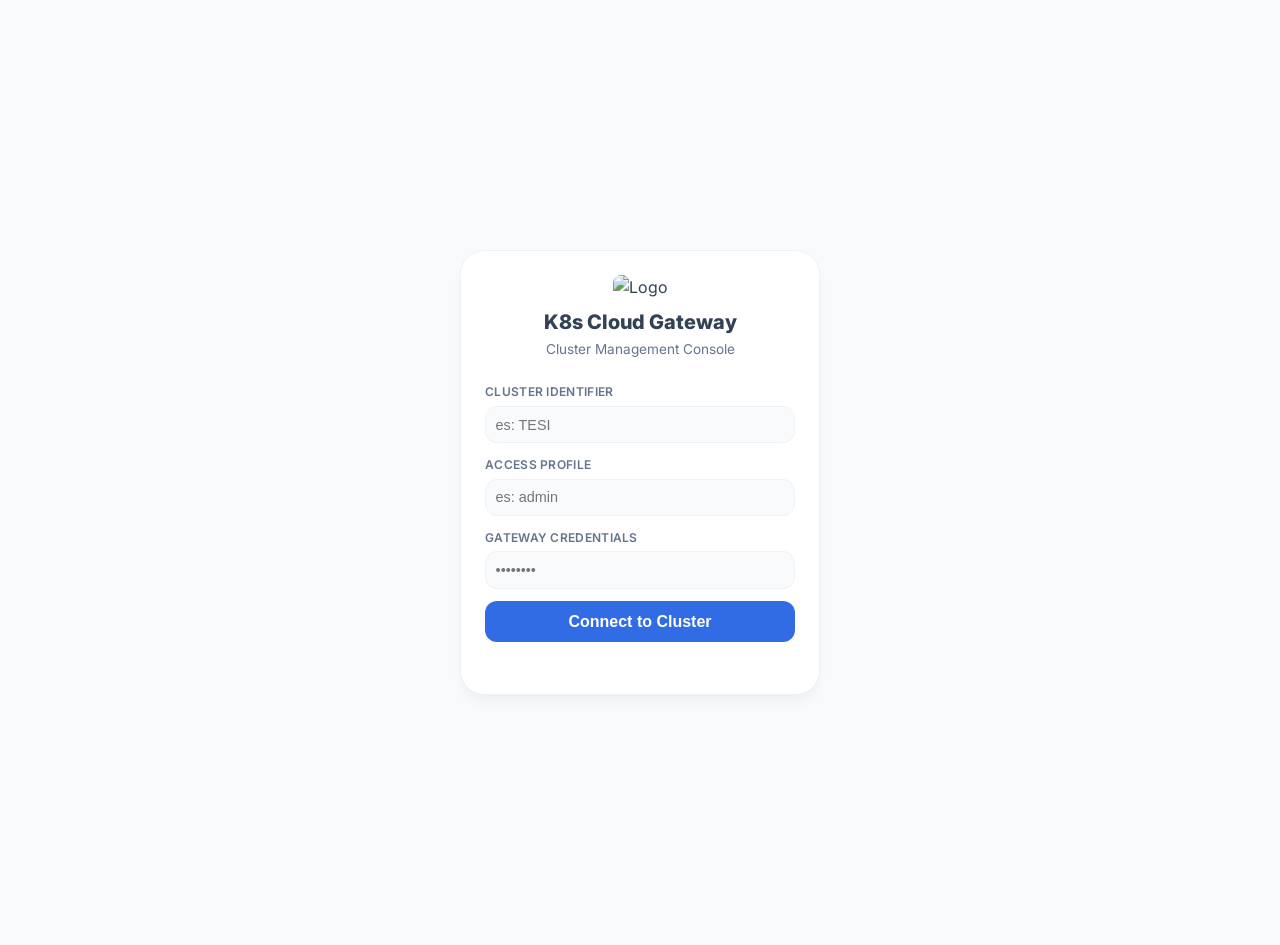
==== frontend/index.html @ 785b0698 "Refactor v1: Frotend in modules" ====
<!DOCTYPE html>
<html lang="it">
<head>
    <meta charset="UTF-8">
    <meta name="viewport" content="width=device-width, initial-scale=1.0">
    <title>K8s Gateway - Accesso</title>
    <link rel="icon" type="image/x-icon" href="favicon.ico">
    <link href="https://fonts.googleapis.com/css2?family=Inter:wght@400;500;600;700&display=swap" rel="stylesheet">
    <link rel="stylesheet" href="assets/css/style.css">
    <style>
        /* Override specifici per compattare la login senza toccare il CSS globale */
        .login-card {
            padding: 1.5rem !important; /* Ridotto da 2rem o superiore */
            max-width: 360px !important;
            margin: auto;
        }
        .auth-header {
            margin-bottom: 1.5rem !important;
            text-align: center;
        }
        .auth-header svg {
            margin-bottom: 0.2rem !important;
            width: 32px; height: 32px; /* Leggermente più piccolo */
        }
        .auth-header h1 {
            font-size: 1.25rem !important;
            margin-bottom: 0.1rem !important;
        }
        .auth-header p {
            font-size: 0.85rem !important;
            margin: 0;
        }
        .form-group {
            margin-bottom: 0.8rem !important;
        }
        .form-group label {
            font-size: 0.75rem !important;
            margin-bottom: 0.3rem !important;
            display: block;
        }
        input {
            padding: 0.6rem !important;
            font-size: 0.9rem !important;
        }
        .auth-logo {
            width: 64px;           /* Leggermente più grande per visibilità, o 32px come l'originale */
            height: 64px;
            object-fit: contain;   /* Mantiene le proporzioni senza tagliare l'immagine */
            margin-bottom: 0.5rem;
            border-radius: 8px;    /* Opzionale: arrotonda gli angoli se il logo è molto squadrato */
        }
        #errorMessage {
            color: #e11d48;
            font-size: 0.8rem;
            text-align: center;
            border-radius: 6px;
            margin-top: 0.5rem; /* Margine ridotto */
            transition: all 0.2s ease; /* Transizione fluida */
        }
    </style>
</head>
<body class="auth-page" style="display: flex; align-items: center; justify-content: center; height: 100vh; margin: 0;">
    <div class="login-card">
        <div class="auth-header">
            <img src="logo_dashboard.jfif" alt="Logo" class="auth-logo">
            <h1>K8s Cloud Gateway</h1>
            <p>Cluster Management Console</p>
        </div>
        
        <form id="loginForm">
            <div class="form-group">
                <label>Cluster Identifier</label>
                <input type="text" id="clusterId" placeholder="es: TESI" required autocomplete="off">
            </div>
            <div class="form-group">
                <label>Access Profile</label>
                <input type="text" id="profile" placeholder="es: admin" required autocomplete="off">
            </div>
            <div class="form-group">
                <label>Gateway Credentials</label>
                <input type="password" id="password" placeholder="••••••••" required>
            </div>
            <button type="submit" class="btn-primary" style="width: 100%; margin-top: 0.5rem; padding: 0.7rem;">
                Connect to Cluster
            </button>
        </form>
        <div id="errorMessage"></div>
    </div>

    <script>
        document.getElementById('loginForm').addEventListener('submit', async (e) => {
            e.preventDefault();
            const msgDiv = document.getElementById('errorMessage');
            const btn = e.target.querySelector('button');
            
            msgDiv.innerText = "";
            msgDiv.style.padding = "0";
            btn.innerText = "Connecting...";
            btn.disabled = true;

            const payload = {
                cluster_id: document.getElementById('clusterId').value,
                profile: document.getElementById('profile').value,
                password: document.getElementById('password').value
            };

            try {
                const response = await fetch('http://localhost:8000/auth/login', {
                    method: 'POST',
                    headers: { 'Content-Type': 'application/json' },
                    body: JSON.stringify(payload)
                });

                const data = await response.json();

                if (response.ok) {
                    localStorage.setItem('k8s_jwt', data.access_token);
                    localStorage.setItem('current_cluster', payload.cluster_id);
                    localStorage.setItem('current_profile', payload.profile);
                    window.location.href = 'dashboard.html';
                } else {
                    msgDiv.innerText = data.detail || "Authentication Failed";
                    msgDiv.style.padding = "8px";
                    btn.innerText = "Connect to Cluster";
                    btn.disabled = false;
                }
            } catch (err) {
                msgDiv.innerText = "Error: Backend Unreachable";
                msgDiv.style.padding = "8px";
                btn.innerText = "Connect to Cluster";
                btn.disabled = false;
            }
        });
    </script>
</body>
</html>
---- frontend/assets/css/style.css ----
:root {
    /* Palette Soft Panna & K8s Blue - Affinata */
    --bg-light: #f9fbfe;
    --side-nav: #ffffff;        
    --accent: #326ce5;          
    --accent-soft: #f0f4ff;     
    --text-main: #334155;       
    --text-muted: #64748b;      
    --card-bg: #ffffff;         
    --success: #10b981;         
    --danger: #ef4444;          
    --warning: #f59e0b;         
    --border: #eef2f6;
    --shadow: 0 10px 15px -3px rgba(0, 0, 0, 0.04), 0 4px 6px -2px rgba(0, 0, 0, 0.02);
}

/* 🔴 FIX STRUTTURA BASE */
html, body {
    height: 100%;
}

body { 
    font-family: 'Inter', -apple-system, sans-serif; 
    background: var(--bg-light); 
    margin: 0; 
    color: var(--text-main);
    overflow: hidden;
    line-height: 1.5;
    -webkit-font-smoothing: antialiased;
}

/* Scrollbar Custom Minimal */
::-webkit-scrollbar { width: 5px; }
::-webkit-scrollbar-track { background: transparent; }
::-webkit-scrollbar-thumb { background: #e2e8f0; border-radius: 10px; }

/* AUTH PAGE */
.auth-page { 
    display: flex; justify-content: center; align-items: center; height: 100vh;
    background: #f8fafc;
}
.login-card { 
    background: var(--card-bg); padding: 3.5rem; border-radius: 24px; 
    box-shadow: var(--shadow); width: 400px; border: 1px solid var(--border);
}

/* DASHBOARD LAYOUT */
.navbar { 
    background: linear-gradient(90deg, #ffffff 0%, #f1f5f9 100%);
    color: var(--text-main); 
    padding: 0 2rem; 
    display: flex; 
    justify-content: space-between; 
    align-items: center;
    border-bottom: 1px solid #e2e8f0; 
    height: 70px; 
    box-shadow: 0 4px 6px -1px rgba(0, 0, 0, 0.05);
    position: relative;
    z-index: 10;
}

.nav-brand { 
    font-weight: 800; 
    /* Effetto gradiente sul testo */
    background: linear-gradient(45deg, #1e293b, #326ce5);
    -webkit-background-clip: text; /* L'errore giallo è normale, ignoralo */
    background-clip: text;         /* Versione standard per il futuro */
    -webkit-text-fill-color: transparent;
    color: transparent;            /* Fallback per browser che non supportano il clip */
    
    font-size: 19px; 
    text-transform: uppercase; 
    letter-spacing: 0.08em;
    display: flex;
    align-items: center;
    gap: 10px;
}
/* 🔴 FIX MAIN CONTAINER */
.main-container { 
    display: flex; 
    height: calc(100vh - 70px); 
    overflow: hidden;
}


.sidebar ul { list-style: none; padding: 0; margin: 0; margin-top: 6px; }

/* SIDEBAR AGGIORNATA */
.sidebar { 
    width: 260px; 
    background: #1e293b; 
    border-right: 1px solid var(--border); 
    /* Cambiato padding da 2rem a 0 per eliminare lo spazio in alto */
    padding: 0 1rem 2rem 1rem; 
    display: flex; 
    flex-direction: column; 
    box-sizing: border-box;
    height: 100%;
    overflow-y: auto;
    flex-shrink: 0;
}

.sidebar-section {
    color: #ffffff;             /* Bianco puro */
    font-size: 0.75rem;         /* Leggermente più grande per visibilità */
    font-weight: 800;           /* Extra bold per un look tecnico */
    text-transform: uppercase;
    letter-spacing: 0.15em;     /* Spaziatura ampia per un look moderno */
    padding: 30px 16px 12px 20px; /* Più respiro tra i blocchi */
    display: flex;
    align-items: center;
    gap: 10px;
    opacity: 0.9;               /* Leggera trasparenza per non sparare troppo */
    position: relative;
}

/* Effetto estetico: linea verticale d'accento a sinistra del testo */
.sidebar-section::before {
    content: '';
    position: absolute;
    left: 0;
    width: 3px;
    height: 12px;               /* Linea corta e centrata rispetto al testo */
    background: var(--accent);  /* Usa il blu Kubernetes come accento */
    border-radius: 0 4px 4px 0;
}



/* SIDEBAR LIST ITEMS (per le scritte bianche) */
.sidebar li { 
    padding: 12px 16px; 
    cursor: pointer; 
    color: #cbd5e1; /* Un bianco/grigio chiaro molto leggibile su scuro */
    margin-bottom: 6px;
    transition: all 0.3s cubic-bezier(0.4, 0, 0.2, 1); 
    border-radius: 12px; 
    display: flex; 
    align-items: center; 
    gap: 12px; 
    font-weight: 500; 
    font-size: 0.9rem;
}

/* Testo bianco puro quando passi sopra o è attivo */
.sidebar li:hover { 
    background: rgba(255,255,255,0.1); 
    color: #ffffff; 
}

.sidebar li.active { 
    background: var(--accent); /* Usiamo il blu accent per l'elemento attivo */
    color: #ffffff; 
    font-weight: 600; 
}

/* 🔴 FIX CONTENT */
.content { 
    flex-grow: 1; 
    padding: 3rem; 
    overflow-y: auto; /* 🔥 scroll indipendente */
    background: var(--bg-light);
    height: 100%;
    box-sizing: border-box;
}

/* CONTROLS */
.controls { 
    display: flex; gap: 12px; margin-bottom: 2.5rem; background: var(--card-bg); 
    padding: 1rem 1.5rem; border-radius: 16px; border: 1px solid var(--border); align-items: center;
    box-shadow: var(--shadow);
}
.controls input { 
    background: #f8fafc; border: 1px solid var(--border); padding: 12px 16px; 
    border-radius: 10px; color: var(--text-main); flex-grow: 1; box-sizing: border-box;
    font-size: 0.9rem; transition: 0.3s;
}
.controls input:focus { border-color: var(--accent); outline: none; background: #fff; }

/* BUTTONS */
.btn-small, .btn-action, .btn-primary { 
    border-radius: 10px; font-weight: 600; cursor: pointer; transition: 0.3s;
    border: 1px solid transparent; display: inline-flex; align-items: center; justify-content: center; gap: 8px;
}

.btn-small { background: #fff; border: 1px solid var(--border); color: var(--text-muted); padding: 8px 12px; }
.btn-small:hover { border-color: var(--accent); color: var(--accent); background: var(--accent-soft); }

.btn-action, .btn-primary { background: var(--accent); color: #fff; padding: 12px 24px; font-size: 0.9rem; }
.btn-action:hover { background: #2557c0; box-shadow: 0 4px 15px rgba(50, 108, 229, 0.2); }

/* TABLE BUTTONS */
button[onclick*="scaleDeploy"] { background: #eff6ff; color: #3b82f6; border-color: #dbeafe; }
button[onclick*="scaleDeploy"]:hover { background: #3b82f6; color: #fff; }

button[onclick*="restartDeploy"] { background: #fffbeb; color: #d97706; border-color: #fef3c7; }
button[onclick*="restartDeploy"]:hover { background: #f59e0b; color: #fff; }

button[onclick*="deleteDeploy"] { background: #fef2f2; color: #dc2626; border-color: #fee2e2; }
button[onclick*="deleteDeploy"]:hover { background: #ef4444; color: #fff; }

.btn-logout { background: #fff; color: var(--text-muted); border: 1px solid var(--border); padding: 8px 16px; font-size: 0.8rem; border-radius: 10px; }
.btn-logout:hover { background: #fef2f2; color: var(--danger); border-color: #fecaca; }

/* TABLES */
.data-table { 
    width: 100%; border-collapse: separate; border-spacing: 0; background: var(--card-bg); 
    border-radius: 20px; border: 1px solid var(--border); box-shadow: var(--shadow);
    overflow: hidden;
}
.data-table th { 
    background: #fbfcfe; text-align: left; padding: 16px 20px; 
    color: var(--text-muted); font-size: 0.75rem; font-weight: 700; text-transform: uppercase; letter-spacing: 0.05em;
    border-bottom: 1px solid var(--border);
}
.data-table td { padding: 16px 20px; border-bottom: 1px solid var(--border); font-size: 0.9rem; vertical-align: middle; }
.data-table tr:hover { background: #f8fafc; }

/* BADGES */
.badge { 
    padding: 6px 12px; border-radius: 30px; font-size: 0.7rem; font-weight: 700; 
    text-transform: uppercase; letter-spacing: 0.05em; border: 1px solid transparent;
}
.status-running { background: #ecfdf5; color: #059669; border-color: #d1fae5; }
.status-pending { background: #fffbeb; color: #d97706; border-color: #fef3c7; }

/* DEPLOY */
.deploy-container { 
    max-width: 900px; margin: 0 auto; background: var(--card-bg); 
    padding: 3rem; border-radius: 24px; border: 1px solid var(--border);
    box-shadow: var(--shadow); box-sizing: border-box;
}

#yamlEditor { 
    width: 100%; height: 380px; 
    background: #fcfdfe; color: #334155; 
    font-family: 'JetBrains Mono', 'Menlo', monospace; 
    padding: 1.5rem; border-radius: 12px; border: 1px solid var(--border); 
    margin-bottom: 2rem; resize: vertical; box-sizing: border-box;
    font-size: 0.85rem; line-height: 1.7; transition: 0.3s;
}
#yamlEditor:focus { border-color: var(--accent); outline: none; background: #fff; box-shadow: 0 0 0 4px rgba(50, 108, 229, 0.05); }

/* AUTH PAGE (seconda definizione mantenuta) */
.auth-page { 
    display: flex; 
    flex-direction: column;
    justify-content: center;
    align-items: center;
    min-height: 105vh;
    width: 100vw;
    background: #f8fafc;
}

.login-card { 
    background: var(--card-bg); 
    padding: 3.5rem; 
    border-radius: 24px; 
    box-shadow: var(--shadow); 
    width: 100%;
    max-width: 450px; 
    border: 1px solid var(--border);
    box-sizing: border-box;
}

.auth-header {
    text-align: center;
    margin-bottom: 2.5rem;
}

.auth-header h1 {
    font-size: 1.75rem;
    font-weight: 800;
    margin: 0;
    color: var(--text-main);
}

.auth-header p {
    color: var(--text-muted);
    font-size: 0.95rem;
    margin: 0.5rem 0 0 0;
}

/* FORM */
.form-group {
    margin-bottom: 1.5rem;
    text-align: left;
}

.form-group label {
    display: block;
    font-size: 0.85rem;
    font-weight: 600;
    color: var(--text-muted);
    margin-bottom: 0.5rem;
    text-transform: uppercase;
    letter-spacing: 0.025em;
}

.form-group input {
    width: 100%;
    background: #f8fafc;
    border: 1px solid var(--border);
    padding: 14px 16px;
    border-radius: 12px;
    color: var(--text-main);
    box-sizing: border-box;
    font-size: 1rem;
    transition: all 0.3s;
}

.form-group input:focus {
    border-color: var(--accent);
    outline: none;
    background: #fff;
    box-shadow: 0 0 0 4px rgba(50, 108, 229, 0.08);
}

/* BUTTON */
.btn-primary { 
    background: var(--accent); 
    color: #fff; 
    padding: 14px 24px; 
    font-size: 1rem;
    font-weight: 600; 
    cursor: pointer; 
    transition: 0.3s;
    border: none;
    border-radius: 12px;
    display: flex;
    align-items: center;
    justify-content: center;
}

.btn-primary:hover { 
    background: #2557c0; 
    box-shadow: 0 4px 15px rgba(50, 108, 229, 0.2); 
    transform: translateY(-1px);
}

.btn-primary:active {
    transform: translateY(0);
}

#errorMessage {
    color: var(--danger);
    text-align: center;
    margin-top: 1.25rem;
    font-size: 0.85rem;
    font-weight: 500;
    min-height: 1.25rem;
}

/* Badge ultra-compatti */
.label-badge {
    display: inline-block;
    background: #f1f5f9;
    color: #64748b;
    font-size: 0.6rem; /* Font più piccolo */
    padding: 1px 5px;
    border-radius: 3px;
    margin: 1px 2px;
    border: 1px solid #e2e8f0;
    font-family: monospace;
    white-space: nowrap;
}

/* Contenitore per limitare l'espansione della colonna */
.labels-column {
    max-width: 180px; /* Impedisce alla colonna di allargarsi troppo */
    max-height: 60px;  /* Se ci sono troppe label, le tronca con scroll */
    overflow-y: auto;
    display: block;
    line-height: 1;
}

.log-row td {
    background: #f8fafc !important; /* Grigio chiarissimo per staccare */
    padding: 0 !important;
}
.log-container {
    background: #1e293b; 
    color: #f1f5f9; 
    padding: 15px; 
    margin: 10px;
    border-radius: 8px;
    font-size: 0.8rem;
}
.log-container pre {
    white-space: pre-wrap;
    word-break: break-all;
    max-height: 400px;
    overflow-y: auto;
    font-family: 'Courier New', monospace;
    margin: 0;
}

.management-card {
    transition: transform 0.2s ease, box-shadow 0.2s ease;
}
.management-card:hover {
    transform: translateY(-3px);
    box-shadow: 0 10px 20px rgba(0,0,0,0.08);
}

.nav-right-container { display: flex; align-items: center; gap: 15px; }
.status-group { display: flex; gap: 10px; }
.info-badge { background: #f8fafc; border: 1px solid var(--border); padding: 6px 12px; border-radius: 10px; display: flex; flex-direction: column; min-width: 90px; }
.info-badge .label { font-size: 0.55rem; font-weight: 800; color: var(--text-muted); }
.info-badge .value { font-size: 0.85rem; font-weight: 700; color: var(--accent); }
.nav-divider { width: 1px; height: 24px; background: var(--border); }
.btn-small { border-radius: 8px; padding: 6px 10px; font-size: 0.75rem; font-weight: 600; border: 1px solid var(--border); cursor: pointer; }
.scale-btn { background: #eff6ff; color: #3b82f6; }
.restart-btn { background: #fffbeb; color: #d97706; border: 1px solid #fcd34d; }
.delete-btn { background: #fef2f2; color: #dc2626; border: 1px solid #fee2e2; }
.badge { padding: 4px 10px; border-radius: 20px; font-size: 0.7rem; font-weight: 700; text-transform: uppercase; }
.status-running { background: #ecfdf5; color: #059669; }
.status-pending { background: #fef3c7; color: #b45309; }

/* --- LOADING OVERLAY CORE --- */
#loadingOverlay {
    position: fixed;
    top: 0;
    left: 0;
    width: 100%;
    height: 100%;
    background: rgba(255, 255, 255, 0.98);
    backdrop-filter: blur(4px);
    z-index: 99999;
    display: flex;
    align-items: center;
    justify-content: center;
    transition: opacity 0.4s ease, visibility 0.4s ease;
}

#loadingOverlay.hidden {
    opacity: 0;
    visibility: hidden;
}

/* --- SPINNER ANIMATION --- */
.minimal-spinner {
    width: 40px;
    height: 40px;
    border: 3px solid rgba(0, 0, 0, 0.1);
    border-top: 3px solid var(--accent, #3b82f6); /* Usa il blu se la variabile non è definita */
    border-radius: 50%;
    margin: 0 auto 20px auto;
    animation: spin 1s linear infinite;
}

@keyframes spin {
    0% { transform: rotate(0deg); }
    100% { transform: rotate(360deg); }
}

/* --- CONTAINERS --- */
.spinner-container {
    text-align: center;
    animation: fadeIn 0.6s ease-out;
}

.error-container {
    text-align: center;
    max-width: 450px;
    padding: 30px;
    background: #fff;
    border-radius: 8px;
    box-shadow: 0 15px 35px rgba(0,0,0,0.1);
    animation: shake 0.5s ease-in-out;
}

/* --- TEXT & ACTIONS --- */
#loadingText {
    margin-top: 20px;
    color: #1e293b;
    font-size: 1rem;
}

.error-actions {
    margin-top: 25px;
    display: flex;
    justify-content: center;
    gap: 12px;
}

/* --- ANIMATIONS --- */
@keyframes fadeIn {
    from { opacity: 0; transform: translateY(8px); }
    to { opacity: 1; transform: translateY(0); }
}

@keyframes shake {
    0%, 100% { transform: translateX(0); }
    25% { transform: translateX(-6px); }
    75% { transform: translateX(6px); }
}
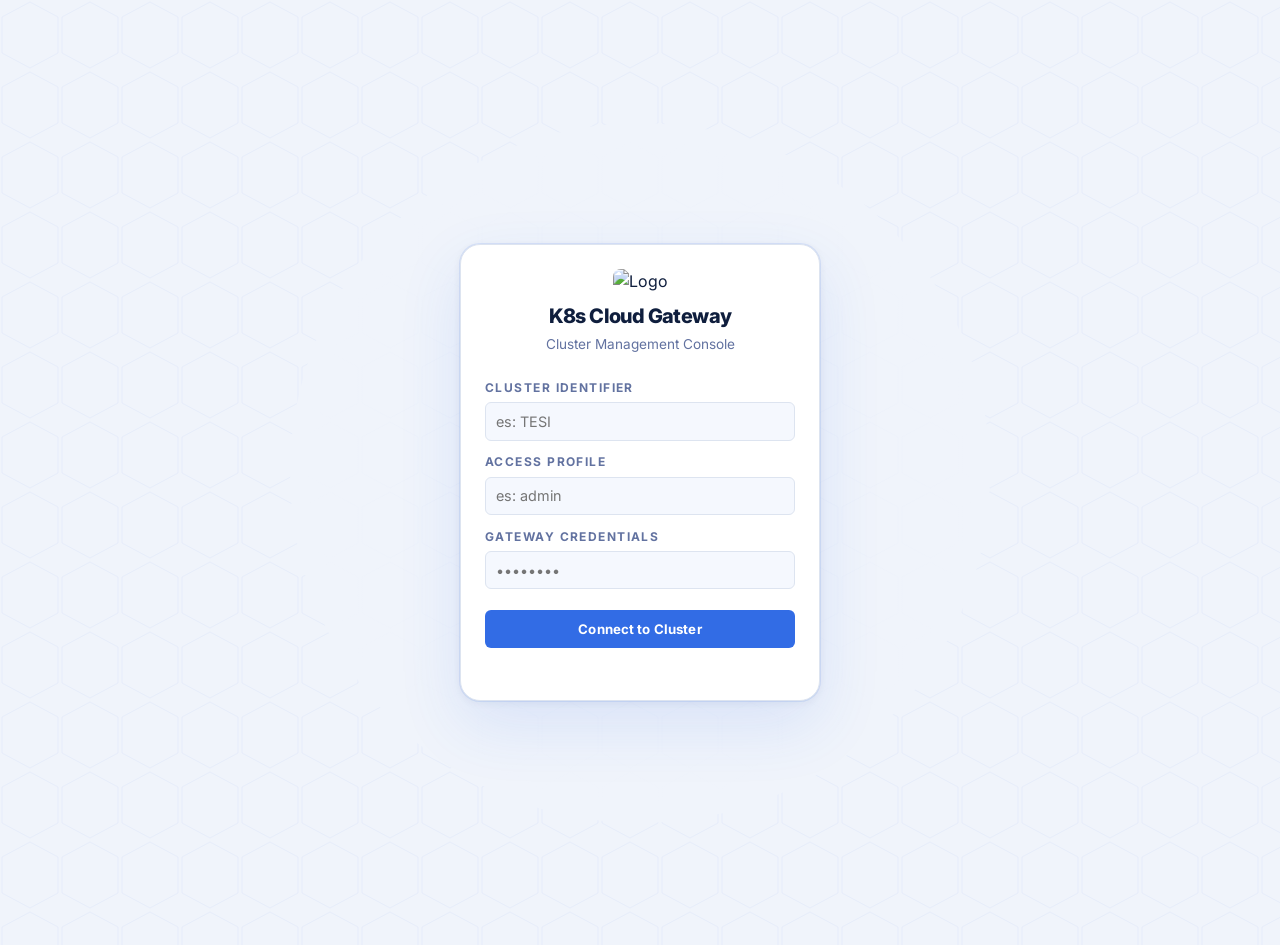
==== commit 977cbf38: "Refactor v1: fixed path for reverse-proxy" ====
--- a/frontend/index.html
+++ b/frontend/index.html
@@ -105,7 +105,7 @@
             };
 
             try {
-                const response = await fetch('http://localhost:8000/auth/login', {
+                const response = await fetch('/api/v1/auth/login', {
                     method: 'POST',
                     headers: { 'Content-Type': 'application/json' },
                     body: JSON.stringify(payload)
--- a/frontend/assets/css/style.css
+++ b/frontend/assets/css/style.css
@@ -1,436 +1,965 @@
+@import url('https://fonts.googleapis.com/css2?family=Sora:wght@300;400;500;600;700;800&family=JetBrains+Mono:wght@400;500;600&display=swap');
+
 :root {
-    /* Palette Soft Panna & K8s Blue - Affinata */
-    --bg-light: #f9fbfe;
-    --side-nav: #ffffff;        
-    --accent: #326ce5;          
-    --accent-soft: #f0f4ff;     
-    --text-main: #334155;       
-    --text-muted: #64748b;      
-    --card-bg: #ffffff;         
-    --success: #10b981;         
-    --danger: #ef4444;          
-    --warning: #f59e0b;         
-    --border: #eef2f6;
-    --shadow: 0 10px 15px -3px rgba(0, 0, 0, 0.04), 0 4px 6px -2px rgba(0, 0, 0, 0.02);
-}
-
-/* 🔴 FIX STRUTTURA BASE */
-html, body {
-    height: 100%;
-}
-
-body { 
-    font-family: 'Inter', -apple-system, sans-serif; 
-    background: var(--bg-light); 
-    margin: 0; 
+    /* ── Core Palette ── */
+    --bg-light:       #f0f4fb;
+    --side-nav:       #ffffff;
+    --accent:         #326ce5;
+    --accent-soft:    #e8effd;
+    --accent-hover:   #2157cc;
+    --text-main:      #0f1e3d;
+    --text-muted:     #6272a0;
+    --card-bg:        #ffffff;
+    --success:        #0ea875;
+    --danger:         #e53535;
+    --warning:        #f0960a;
+    --border:         #dde4f0;
+    --border-strong:  #c2cde6;
+
+    /* ── Shadows ── */
+    --shadow:    0 1px 2px rgba(15,30,61,0.05), 0 4px 18px rgba(50,108,229,0.07);
+    --shadow-lg: 0 8px 36px rgba(50,108,229,0.13), 0 2px 8px rgba(15,30,61,0.06);
+
+    /* ── Shape ── */
+    --radius:    10px;
+    --radius-sm: 6px;
+    --radius-lg: 16px;
+
+    /* ── K8s hexagonal accent (used as bg detail) ── */
+    --k8s-hex: url("data:image/svg+xml,%3Csvg xmlns='http://www.w3.org/2000/svg' width='60' height='70'%3E%3Cpolygon points='30,2 58,17 58,53 30,68 2,53 2,17' fill='none' stroke='%23326ce5' stroke-width='0.8' stroke-opacity='0.07'/%3E%3C/svg%3E");
+}
+
+html, body { height: 100%; }
+
+body {
+    font-family: 'Inter', sans-serif; /* Sostituisci qui */
+    background: var(--bg-light);
+    margin: 0;
     color: var(--text-main);
     overflow: hidden;
-    line-height: 1.5;
+    line-height: 1.55;
     -webkit-font-smoothing: antialiased;
 }
 
-/* Scrollbar Custom Minimal */
-::-webkit-scrollbar { width: 5px; }
+/* Container per i messaggi (Toast) */
+#toast-container {
+    position: fixed;
+    top: 20px;
+    right: 20px;
+    z-index: 10000;
+    display: flex;
+    flex-direction: column;
+    gap: 10px;
+}
+
+.toast {
+    min-width: 300px;
+    background: white;
+    border-left: 4px solid var(--accent);
+    box-shadow: 0 10px 25px -5px rgba(0, 0, 0, 0.1), 0 8px 10px -6px rgba(0, 0, 0, 0.1);
+    border-radius: 8px;
+    padding: 12px 16px;
+    display: flex;
+    align-items: center;
+    gap: 12px;
+    animation: toastSlideIn 0.3s ease-out forwards;
+    cursor: pointer;
+}
+
+.toast.error { border-left-color: var(--danger); }
+.toast.success { border-left-color: var(--success); }
+.toast.warning { border-left-color: var(--warning); }
+
+.toast i { font-size: 1.2rem; }
+.toast.error i { color: var(--danger); }
+.toast.success i { color: var(--success); }
+
+.toast-content {
+    flex-grow: 1;
+}
+
+.toast-title {
+    font-weight: 700;
+    font-size: 0.85rem;
+    color: var(--text-main);
+    display: block;
+}
+
+.toast-message {
+    font-size: 0.75rem;
+    color: var(--text-muted);
+    display: block;
+}
+
+@keyframes toastSlideIn {
+    from { transform: translateX(100%); opacity: 0; }
+    to { transform: translateX(0); opacity: 1; }
+}
+
+@keyframes toastFadeOut {
+    to { transform: translateX(100%); opacity: 0; }
+}
+
+/* Overlay per oscurare lo sfondo */
+#modal-overlay {
+    position: fixed;
+    inset: 0;
+    background: rgba(15, 30, 61, 0.4);
+    backdrop-filter: blur(4px);
+    display: none; /* Nascosto di default */
+    align-items: center;
+    justify-content: center;
+    z-index: 11000;
+}
+
+/* Box del Modal */
+.confirm-modal {
+    background: white;
+    width: 100%;
+    max-width: 400px;
+    border-radius: var(--radius-lg);
+    box-shadow: var(--shadow-lg);
+    padding: 1.5rem;
+    animation: modalScaleIn 0.2s ease-out;
+}
+
+.confirm-modal h3 {
+    font-size: 1.1rem;
+    color: var(--text-main);
+    margin-bottom: 0.75rem;
+    display: flex;
+    align-items: center;
+    gap: 10px;
+}
+
+.confirm-modal p {
+    font-size: 0.85rem;
+    color: var(--text-muted);
+    margin-bottom: 1.5rem;
+    line-height: 1.4;
+}
+
+.modal-footer {
+    display: flex;
+    justify-content: flex-end;
+    gap: 10px;
+}
+
+@keyframes modalScaleIn {
+    from { transform: scale(0.95); opacity: 0; }
+    to { transform: scale(1); opacity: 1; }
+}
+
+/* Stile base per i bottoni del modal */
+.modal-footer button {
+    font-family: 'Inter', sans-serif;
+    font-size: 0.85rem;
+    font-weight: 600;
+    padding: 10px 20px;
+    border-radius: 8px;
+    cursor: pointer;
+    transition: all 0.2s ease;
+    display: inline-flex;
+    align-items: center;
+    gap: 8px;
+    border: 1px solid transparent;
+}
+
+/* Pulsante CANCEL (Neutro e discreto) */
+.btn-modal-cancel {
+    background: #fff;
+    color: var(--text-muted);
+    border-color: var(--border) !important;
+}
+
+.btn-modal-cancel:hover {
+    background: #f8fafc;
+    color: var(--text-main);
+    border-color: var(--border-strong) !important;
+}
+
+/* Pulsante CONFIRM / SAVE (Brand color) */
+.btn-modal-primary {
+    background: var(--accent);
+    color: white;
+    box-shadow: 0 4px 12px rgba(50, 108, 229, 0.2);
+}
+
+.btn-modal-primary:hover {
+    background: var(--accent-hover);
+    transform: translateY(-1px);
+    box-shadow: 0 6px 18px rgba(50, 108, 229, 0.3);
+}
+
+/* Pulsante DANGER (Per eliminazioni/azioni critiche) */
+.btn-modal-danger {
+    background: var(--danger);
+    color: white;
+    box-shadow: 0 4px 12px rgba(229, 53, 53, 0.2);
+}
+
+.btn-modal-danger:hover {
+    background: #c81e1e;
+    transform: translateY(-1px);
+    box-shadow: 0 6px 18px rgba(229, 53, 53, 0.3);
+}
+
+/* Effetto pressione attiva */
+.modal-footer button:active {
+    transform: translateY(0);
+}
+/* ── Scrollbar ── */
+::-webkit-scrollbar { width: 4px; }
 ::-webkit-scrollbar-track { background: transparent; }
-::-webkit-scrollbar-thumb { background: #e2e8f0; border-radius: 10px; }
-
-/* AUTH PAGE */
-.auth-page { 
-    display: flex; justify-content: center; align-items: center; height: 100vh;
-    background: #f8fafc;
-}
-.login-card { 
-    background: var(--card-bg); padding: 3.5rem; border-radius: 24px; 
-    box-shadow: var(--shadow); width: 400px; border: 1px solid var(--border);
-}
-
-/* DASHBOARD LAYOUT */
-.navbar { 
-    background: linear-gradient(90deg, #ffffff 0%, #f1f5f9 100%);
-    color: var(--text-main); 
-    padding: 0 2rem; 
-    display: flex; 
-    justify-content: space-between; 
-    align-items: center;
-    border-bottom: 1px solid #e2e8f0; 
-    height: 70px; 
-    box-shadow: 0 4px 6px -1px rgba(0, 0, 0, 0.05);
+::-webkit-scrollbar-thumb { background: var(--border-strong); border-radius: 10px; }
+::-webkit-scrollbar-thumb:hover { background: #a0aecf; }
+
+/* ════════════════════════════════════════
+   AUTH PAGE
+════════════════════════════════════════ */
+.auth-page {
+    display: flex;
+    flex-direction: column;
+    justify-content: center;
+    align-items: center;
+    min-height: 105vh;
+    width: 100vw;
+    background: #f0f4fb;
+    position: relative;
+    overflow: hidden;
+}
+
+/* sfondo decorativo geometrico — griglia esagonale K8s */
+.auth-page::before {
+    content: '';
+    position: absolute;
+    inset: 0;
+    background-image: var(--k8s-hex);
+    background-size: 60px 70px;
+    opacity: 1;
+    pointer-events: none;
+}
+.auth-page::after {
+    content: '';
+    position: absolute;
+    top: 50%; left: 50%;
+    transform: translate(-50%, -50%);
+    width: 700px; height: 700px;
+    border-radius: 50%;
+    background: radial-gradient(circle, rgba(240,244,251,0) 0%, #f0f4fb 68%);
+    pointer-events: none;
+}
+
+.login-card {
+    background: #ffffff;
+    padding: 3rem 3.5rem;
+    border-radius: 20px;
+    box-shadow: 0 0 0 1px rgba(50,108,229,0.12), 0 24px 64px rgba(50,108,229,0.12), 0 2px 8px rgba(15,30,61,0.06);
+    width: 100%;
+    max-width: 440px;
+    border: 1px solid var(--border);
+    box-sizing: border-box;
+    position: relative;
+    z-index: 1;
+}
+
+/* striscia colorata in cima alla card */
+/* .login-card::before {
+    content: '';
+    position: absolute;
+    top: 0; left: 0; right: 0;
+    height: 3px;
+    background: linear-gradient(90deg, #326ce5 0%, #5b8def 50%, #326ce5 100%);
+    border-radius: 20px 20px 0 0;
+} */
+
+.auth-header {
+    text-align: center;
+    margin-bottom: 2.5rem;
+}
+
+.auth-header h1 {
+    font-size: 1.55rem;
+    font-weight: 800;
+    margin: 0;
+    color: var(--text-main);
+    letter-spacing: -0.03em;
+}
+
+.auth-header p {
+    color: var(--text-muted);
+    font-size: 0.875rem;
+    margin: 0.5rem 0 0 0;
+    font-weight: 400;
+}
+
+/* ════════════════════════════════════════
+   FORM
+════════════════════════════════════════ */
+.form-group {
+    margin-bottom: 1.25rem;
+    text-align: left;
+}
+
+.form-group label {
+    display: block;
+    font-size: 0.62rem;
+    font-weight: 700;
+    color: var(--text-muted);
+    margin-bottom: 0.4rem;
+    text-transform: uppercase;
+    letter-spacing: 0.12em;
+}
+
+.form-group input {
+    width: 100%;
+    background: #f5f8fe;
+    border: 1.5px solid var(--border);
+    padding: 13px 16px;
+    border-radius: var(--radius-sm);
+    color: var(--text-main);
+    box-sizing: border-box;
+    font-size: 0.9rem;
+    font-family: inherit;
+    transition: all 0.18s ease;
+}
+
+.form-group input:focus {
+    border-color: var(--accent);
+    outline: none;
+    background: #fff;
+    box-shadow: 0 0 0 3px rgba(50,108,229,0.11);
+}
+
+#errorMessage {
+    color: var(--danger);
+    text-align: center;
+    margin-top: 1rem;
+    font-size: 0.8rem;
+    font-weight: 600;
+    min-height: 1.25rem;
+    letter-spacing: 0.01em;
+}
+
+/* ════════════════════════════════════════
+   NAVBAR
+════════════════════════════════════════ */
+.navbar {
+    background: linear-gradient(100deg, #0c1a3a 0%, #163a7a 55%, #1e4db7 100%);
+    color: #ffffff;
+    padding: 0 2rem;
+    display: flex;
+    justify-content: space-between;
+    align-items: center;
+    border-bottom: none;
+    height: 62px;
+    box-shadow: 0 2px 12px rgba(15,30,61,0.28), 0 1px 0 rgba(255,255,255,0.04);
     position: relative;
     z-index: 10;
 }
 
-.nav-brand { 
-    font-weight: 800; 
-    /* Effetto gradiente sul testo */
-    background: linear-gradient(45deg, #1e293b, #326ce5);
-    -webkit-background-clip: text; /* L'errore giallo è normale, ignoralo */
-    background-clip: text;         /* Versione standard per il futuro */
-    -webkit-text-fill-color: transparent;
-    color: transparent;            /* Fallback per browser che non supportano il clip */
-    
-    font-size: 19px; 
-    text-transform: uppercase; 
-    letter-spacing: 0.08em;
+/* sottile linea luminosa in basso */
+.navbar::after {
+    content: '';
+    position: absolute;
+    bottom: 0; left: 0; right: 0;
+    height: 1px;
+    background: linear-gradient(90deg, transparent 0%, rgba(91,141,239,0.6) 40%, rgba(91,141,239,0.6) 60%, transparent 100%);
+}
+
+.nav-brand {
+    font-weight: 800;
+    font-size: 13.5px;
+    text-transform: uppercase;
+    letter-spacing: 0.20em;
     display: flex;
     align-items: center;
     gap: 10px;
-}
-/* 🔴 FIX MAIN CONTAINER */
-.main-container { 
-    display: flex; 
-    height: calc(100vh - 70px); 
+    color: #ffffff;
+    -webkit-text-fill-color: unset;
+    background: none;
+    -webkit-background-clip: unset;
+    background-clip: unset;
+}
+
+.nav-brand i {
+    color: #7eb3ff;
+}
+
+.nav-right-container {
+    display: flex;
+    align-items: center;
+    gap: 12px;
+}
+
+.status-group {
+    display: flex;
+    gap: 6px;
+}
+
+.info-badge {
+    background: rgba(255,255,255,0.08) !important;
+    border: 1px solid rgba(255,255,255,0.14) !important;
+    padding: 5px 14px;
+    border-radius: var(--radius-sm);
+    display: flex;
+    flex-direction: column;
+    min-width: 88px;
+    transition: border-color 0.18s, background 0.18s;
+    backdrop-filter: blur(8px);
+}
+
+.info-badge:hover {
+    background: rgba(255,255,255,0.14) !important;
+    border-color: rgba(255,255,255,0.28) !important;
+}
+
+.info-badge .label {
+    font-size: 0.50rem;
+    font-weight: 700;
+    color: rgba(255,255,255,0.50);
+    text-transform: uppercase;
+    letter-spacing: 0.14em;
+}
+
+.info-badge .value {
+    font-size: 0.80rem;
+    font-weight: 700;
+    color: #7eb3ff;
+    font-family: 'JetBrains Mono', monospace;
+}
+
+.nav-divider {
+    width: 1px;
+    height: 20px;
+    background: rgba(255,255,255,0.15);
+}
+
+/* ════════════════════════════════════════
+   LAYOUT
+════════════════════════════════════════ */
+.main-container {
+    display: flex;
+    height: calc(100vh - 62px);
     overflow: hidden;
 }
 
-
-.sidebar ul { list-style: none; padding: 0; margin: 0; margin-top: 6px; }
-
-/* SIDEBAR AGGIORNATA */
-.sidebar { 
-    width: 260px; 
-    background: #1e293b; 
-    border-right: 1px solid var(--border); 
-    /* Cambiato padding da 2rem a 0 per eliminare lo spazio in alto */
-    padding: 0 1rem 2rem 1rem; 
-    display: flex; 
-    flex-direction: column; 
+/* ════════════════════════════════════════
+   SIDEBAR
+════════════════════════════════════════ */
+.sidebar {
+    width: 252px;
+    background: #ffffff;
+    border-right: 1px solid var(--border);
+    padding: 0 0.625rem 2rem 0.625rem;
+    display: flex;
+    flex-direction: column;
     box-sizing: border-box;
     height: 100%;
     overflow-y: auto;
     flex-shrink: 0;
+    box-shadow: 2px 0 12px rgba(50,108,229,0.04);
+}
+
+.sidebar ul {
+    list-style: none;
+    padding: 0;
+    margin: 0;
+    margin-top: 2px;
 }
 
 .sidebar-section {
-    color: #ffffff;             /* Bianco puro */
-    font-size: 0.75rem;         /* Leggermente più grande per visibilità */
-    font-weight: 800;           /* Extra bold per un look tecnico */
+    color: var(--accent);
+    font-size: 0.60rem;
+    font-weight: 800;
     text-transform: uppercase;
-    letter-spacing: 0.15em;     /* Spaziatura ampia per un look moderno */
-    padding: 30px 16px 12px 20px; /* Più respiro tra i blocchi */
-    display: flex;
-    align-items: center;
-    gap: 10px;
-    opacity: 0.9;               /* Leggera trasparenza per non sparare troppo */
+    letter-spacing: 0.20em;
+    padding: 26px 16px 8px 16px;
+    display: flex;
+    align-items: center;
+    gap: 8px;
     position: relative;
 }
 
-/* Effetto estetico: linea verticale d'accento a sinistra del testo */
-.sidebar-section::before {
+/* linea decorativa prima del testo sezione */
+.sidebar-section::after {
     content: '';
-    position: absolute;
-    left: 0;
-    width: 3px;
-    height: 12px;               /* Linea corta e centrata rispetto al testo */
-    background: var(--accent);  /* Usa il blu Kubernetes come accento */
-    border-radius: 0 4px 4px 0;
-}
-
-
-
-/* SIDEBAR LIST ITEMS (per le scritte bianche) */
-.sidebar li { 
-    padding: 12px 16px; 
-    cursor: pointer; 
-    color: #cbd5e1; /* Un bianco/grigio chiaro molto leggibile su scuro */
-    margin-bottom: 6px;
-    transition: all 0.3s cubic-bezier(0.4, 0, 0.2, 1); 
-    border-radius: 12px; 
-    display: flex; 
-    align-items: center; 
-    gap: 12px; 
-    font-weight: 500; 
-    font-size: 0.9rem;
-}
-
-/* Testo bianco puro quando passi sopra o è attivo */
-.sidebar li:hover { 
-    background: rgba(255,255,255,0.1); 
-    color: #ffffff; 
-}
-
-.sidebar li.active { 
-    background: var(--accent); /* Usiamo il blu accent per l'elemento attivo */
-    color: #ffffff; 
-    font-weight: 600; 
-}
-
-/* 🔴 FIX CONTENT */
-.content { 
-    flex-grow: 1; 
-    padding: 3rem; 
-    overflow-y: auto; /* 🔥 scroll indipendente */
+    flex: 1;
+    height: 1px;
+    background: linear-gradient(90deg, var(--accent-soft) 0%, transparent 100%);
+    margin-left: 6px;
+}
+
+.sidebar li {
+    padding: 9px 12px;
+    cursor: pointer;
+    color: var(--text-muted);
+    margin-bottom: 1px;
+    transition: all 0.16s ease;
+    border-radius: var(--radius-sm);
+    display: flex;
+    align-items: center;
+    gap: 9px;
+    font-weight: 500;
+    font-size: 0.82rem;
+    position: relative;
+}
+
+.sidebar li i {
+    width: 15px;
+    text-align: center;
+    opacity: 0.65;
+    transition: opacity 0.16s;
+    color: var(--accent);
+}
+
+.sidebar li:hover {
+    background: var(--accent-soft);
+    color: var(--accent);
+}
+
+.sidebar li:hover i {
+    opacity: 1;
+}
+
+.sidebar li.active {
+    background: var(--accent);
+    color: #ffffff;
+    font-weight: 600;
+    box-shadow: 0 2px 10px rgba(50,108,229,0.28);
+}
+
+.sidebar li.active i {
+    opacity: 1;
+    color: #ffffff;
+}
+
+/* ════════════════════════════════════════
+   CONTENT
+════════════════════════════════════════ */
+.content {
+    flex-grow: 1;
+    padding: 2rem 2.5rem;
+    overflow-y: auto;
     background: var(--bg-light);
     height: 100%;
     box-sizing: border-box;
 }
 
-/* CONTROLS */
-.controls { 
-    display: flex; gap: 12px; margin-bottom: 2.5rem; background: var(--card-bg); 
-    padding: 1rem 1.5rem; border-radius: 16px; border: 1px solid var(--border); align-items: center;
+/* ════════════════════════════════════════
+   CONTROLS BAR
+════════════════════════════════════════ */
+.controls {
+    display: flex;
+    gap: 12px;
+    margin-bottom: 1.75rem;
+    background: #ffffff;
+    padding: 0.875rem 1.5rem;
+    border-radius: var(--radius);
+    border: 1px solid var(--border);
+    align-items: center;
     box-shadow: var(--shadow);
 }
-.controls input { 
-    background: #f8fafc; border: 1px solid var(--border); padding: 12px 16px; 
-    border-radius: 10px; color: var(--text-main); flex-grow: 1; box-sizing: border-box;
-    font-size: 0.9rem; transition: 0.3s;
-}
-.controls input:focus { border-color: var(--accent); outline: none; background: #fff; }
-
-/* BUTTONS */
-.btn-small, .btn-action, .btn-primary { 
-    border-radius: 10px; font-weight: 600; cursor: pointer; transition: 0.3s;
-    border: 1px solid transparent; display: inline-flex; align-items: center; justify-content: center; gap: 8px;
-}
-
-.btn-small { background: #fff; border: 1px solid var(--border); color: var(--text-muted); padding: 8px 12px; }
-.btn-small:hover { border-color: var(--accent); color: var(--accent); background: var(--accent-soft); }
-
-.btn-action, .btn-primary { background: var(--accent); color: #fff; padding: 12px 24px; font-size: 0.9rem; }
-.btn-action:hover { background: #2557c0; box-shadow: 0 4px 15px rgba(50, 108, 229, 0.2); }
-
-/* TABLE BUTTONS */
-button[onclick*="scaleDeploy"] { background: #eff6ff; color: #3b82f6; border-color: #dbeafe; }
-button[onclick*="scaleDeploy"]:hover { background: #3b82f6; color: #fff; }
-
-button[onclick*="restartDeploy"] { background: #fffbeb; color: #d97706; border-color: #fef3c7; }
-button[onclick*="restartDeploy"]:hover { background: #f59e0b; color: #fff; }
-
-button[onclick*="deleteDeploy"] { background: #fef2f2; color: #dc2626; border-color: #fee2e2; }
-button[onclick*="deleteDeploy"]:hover { background: #ef4444; color: #fff; }
-
-.btn-logout { background: #fff; color: var(--text-muted); border: 1px solid var(--border); padding: 8px 16px; font-size: 0.8rem; border-radius: 10px; }
-.btn-logout:hover { background: #fef2f2; color: var(--danger); border-color: #fecaca; }
-
-/* TABLES */
-.data-table { 
-    width: 100%; border-collapse: separate; border-spacing: 0; background: var(--card-bg); 
-    border-radius: 20px; border: 1px solid var(--border); box-shadow: var(--shadow);
-    overflow: hidden;
-}
-.data-table th { 
-    background: #fbfcfe; text-align: left; padding: 16px 20px; 
-    color: var(--text-muted); font-size: 0.75rem; font-weight: 700; text-transform: uppercase; letter-spacing: 0.05em;
-    border-bottom: 1px solid var(--border);
-}
-.data-table td { padding: 16px 20px; border-bottom: 1px solid var(--border); font-size: 0.9rem; vertical-align: middle; }
-.data-table tr:hover { background: #f8fafc; }
-
-/* BADGES */
-.badge { 
-    padding: 6px 12px; border-radius: 30px; font-size: 0.7rem; font-weight: 700; 
-    text-transform: uppercase; letter-spacing: 0.05em; border: 1px solid transparent;
-}
-.status-running { background: #ecfdf5; color: #059669; border-color: #d1fae5; }
-.status-pending { background: #fffbeb; color: #d97706; border-color: #fef3c7; }
-
-/* DEPLOY */
-.deploy-container { 
-    max-width: 900px; margin: 0 auto; background: var(--card-bg); 
-    padding: 3rem; border-radius: 24px; border: 1px solid var(--border);
-    box-shadow: var(--shadow); box-sizing: border-box;
-}
-
-#yamlEditor { 
-    width: 100%; height: 380px; 
-    background: #fcfdfe; color: #334155; 
-    font-family: 'JetBrains Mono', 'Menlo', monospace; 
-    padding: 1.5rem; border-radius: 12px; border: 1px solid var(--border); 
-    margin-bottom: 2rem; resize: vertical; box-sizing: border-box;
-    font-size: 0.85rem; line-height: 1.7; transition: 0.3s;
-}
-#yamlEditor:focus { border-color: var(--accent); outline: none; background: #fff; box-shadow: 0 0 0 4px rgba(50, 108, 229, 0.05); }
-
-/* AUTH PAGE (seconda definizione mantenuta) */
-.auth-page { 
-    display: flex; 
-    flex-direction: column;
-    justify-content: center;
-    align-items: center;
-    min-height: 105vh;
-    width: 100vw;
-    background: #f8fafc;
-}
-
-.login-card { 
-    background: var(--card-bg); 
-    padding: 3.5rem; 
-    border-radius: 24px; 
-    box-shadow: var(--shadow); 
-    width: 100%;
-    max-width: 450px; 
-    border: 1px solid var(--border);
+
+.controls input {
+    background: #f5f8fe;
+    border: 1.5px solid var(--border);
+    padding: 8px 14px;
+    border-radius: var(--radius-sm);
+    color: var(--text-main);
+    flex-grow: 1;
     box-sizing: border-box;
-}
-
-.auth-header {
-    text-align: center;
-    margin-bottom: 2.5rem;
-}
-
-.auth-header h1 {
-    font-size: 1.75rem;
-    font-weight: 800;
-    margin: 0;
-    color: var(--text-main);
-}
-
-.auth-header p {
-    color: var(--text-muted);
-    font-size: 0.95rem;
-    margin: 0.5rem 0 0 0;
-}
-
-/* FORM */
-.form-group {
-    margin-bottom: 1.5rem;
-    text-align: left;
-}
-
-.form-group label {
-    display: block;
     font-size: 0.85rem;
-    font-weight: 600;
-    color: var(--text-muted);
-    margin-bottom: 0.5rem;
-    text-transform: uppercase;
-    letter-spacing: 0.025em;
-}
-
-.form-group input {
-    width: 100%;
-    background: #f8fafc;
-    border: 1px solid var(--border);
-    padding: 14px 16px;
-    border-radius: 12px;
-    color: var(--text-main);
-    box-sizing: border-box;
-    font-size: 1rem;
-    transition: all 0.3s;
-}
-
-.form-group input:focus {
+    font-family: inherit;
+    transition: 0.18s;
+}
+
+.controls input:focus {
     border-color: var(--accent);
     outline: none;
     background: #fff;
-    box-shadow: 0 0 0 4px rgba(50, 108, 229, 0.08);
-}
-
-/* BUTTON */
-.btn-primary { 
-    background: var(--accent); 
-    color: #fff; 
-    padding: 14px 24px; 
-    font-size: 1rem;
-    font-weight: 600; 
-    cursor: pointer; 
-    transition: 0.3s;
+    box-shadow: 0 0 0 3px rgba(50,108,229,0.09);
+}
+
+/* ════════════════════════════════════════
+   BUTTONS
+════════════════════════════════════════ */
+.btn-small, .btn-action, .btn-primary {
+    border-radius: var(--radius-sm);
+    font-weight: 600;
+    cursor: pointer;
+    transition: all 0.18s ease;
+    border: 1px solid transparent;
+    display: inline-flex;
+    align-items: center;
+    justify-content: center;
+    gap: 7px;
+    font-family: inherit;
+}
+
+.btn-small {
+    background: #fff;
+    border: 1.5px solid var(--border);
+    color: var(--text-muted);
+    padding: 7px 13px;
+    font-size: 0.78rem;
+}
+
+.btn-small:hover {
+    border-color: var(--accent);
+    color: var(--accent);
+    background: var(--accent-soft);
+}
+
+.btn-action, .btn-primary {
+    background: var(--accent);
+    color: #fff;
+    padding: 9px 22px;
+    font-size: 0.83rem;
+    font-weight: 700;
     border: none;
-    border-radius: 12px;
-    display: flex;
-    align-items: center;
-    justify-content: center;
-}
-
-.btn-primary:hover { 
-    background: #2557c0; 
-    box-shadow: 0 4px 15px rgba(50, 108, 229, 0.2); 
+    letter-spacing: 0.01em;
+}
+
+.btn-action:hover, .btn-primary:hover {
+    background: var(--accent-hover);
+    box-shadow: 0 4px 16px rgba(50,108,229,0.30);
     transform: translateY(-1px);
 }
 
-.btn-primary:active {
+.btn-action:active, .btn-primary:active {
     transform: translateY(0);
 }
 
-#errorMessage {
-    color: var(--danger);
-    text-align: center;
-    margin-top: 1.25rem;
-    font-size: 0.85rem;
-    font-weight: 500;
-    min-height: 1.25rem;
-}
-
-/* Badge ultra-compatti */
+.btn-logout {
+    background: rgba(255,255,255,0.10);
+    color: rgba(255,255,255,0.80);
+    border: 1px solid rgba(255,255,255,0.18);
+    padding: 6px 14px;
+    font-size: 0.75rem;
+    border-radius: var(--radius-sm);
+    font-family: inherit;
+    font-weight: 600;
+    cursor: pointer;
+    transition: all 0.18s;
+    backdrop-filter: blur(6px);
+}
+
+.btn-logout:hover {
+    background: rgba(229,53,53,0.18);
+    color: #ff8080;
+    border-color: rgba(229,53,53,0.35);
+}
+
+/* TABLE ACTION BUTTONS */
+button[onclick*="scaleDeploy"] {
+    background: #eff6ff;
+    color: #2563eb;
+    border: 1px solid #bfdbfe;
+    border-radius: var(--radius-sm);
+    padding: 5px 10px;
+    font-size: 0.72rem;
+    font-weight: 700;
+    cursor: pointer;
+    font-family: inherit;
+    transition: all 0.15s;
+    letter-spacing: 0.02em;
+}
+button[onclick*="scaleDeploy"]:hover { background: #2563eb; color: #fff; border-color: #2563eb; }
+
+button[onclick*="restartDeploy"] {
+    background: #fff7ed;
+    color: #c2620a;
+    border: 1px solid #fed7aa;
+    border-radius: var(--radius-sm);
+    padding: 5px 10px;
+    font-size: 0.72rem;
+    font-weight: 700;
+    cursor: pointer;
+    font-family: inherit;
+    transition: all 0.15s;
+}
+button[onclick*="restartDeploy"]:hover { background: #ea7718; color: #fff; border-color: #ea7718; }
+
+button[onclick*="deleteDeploy"] {
+    background: #fef2f2;
+    color: #c81e1e;
+    border: 1px solid #fecaca;
+    border-radius: var(--radius-sm);
+    padding: 5px 10px;
+    font-size: 0.72rem;
+    font-weight: 700;
+    cursor: pointer;
+    font-family: inherit;
+    transition: all 0.15s;
+}
+button[onclick*="deleteDeploy"]:hover { background: #e53535; color: #fff; border-color: #e53535; }
+
+.scale-btn {
+    background: #eff6ff;
+    color: #2563eb;
+    border: 1px solid #bfdbfe;
+    border-radius: var(--radius-sm);
+    padding: 5px 10px;
+    font-size: 0.72rem;
+    font-weight: 700;
+    cursor: pointer;
+    font-family: inherit;
+    transition: all 0.15s;
+}
+
+.restart-btn {
+    background: #fff7ed;
+    color: #c2620a;
+    border: 1px solid #fed7aa;
+    border-radius: var(--radius-sm);
+    padding: 5px 10px;
+    font-size: 0.72rem;
+    font-weight: 700;
+    cursor: pointer;
+    font-family: inherit;
+    transition: all 0.15s;
+}
+
+.delete-btn {
+    background: #fef2f2;
+    color: #c81e1e;
+    border: 1px solid #fecaca;
+    border-radius: var(--radius-sm);
+    padding: 5px 10px;
+    font-size: 0.72rem;
+    font-weight: 700;
+    cursor: pointer;
+    font-family: inherit;
+    transition: all 0.15s;
+}
+
+/* ════════════════════════════════════════
+   TABLES
+════════════════════════════════════════ */
+.data-table {
+    width: 100%;
+    border-collapse: separate;
+    border-spacing: 0;
+    background: var(--card-bg);
+    border-radius: var(--radius-lg);
+    border: 1px solid var(--border);
+    box-shadow: var(--shadow);
+    overflow: hidden;
+}
+
+.data-table th {
+    background: #f4f7fd;
+    text-align: left;
+    padding: 13px 20px;
+    color: var(--text-muted);
+    font-size: 0.62rem;
+    font-weight: 800;
+    text-transform: uppercase;
+    letter-spacing: 0.13em;
+    border-bottom: 1px solid var(--border);
+}
+
+.data-table td {
+    padding: 13px 20px;
+    border-bottom: 1px solid #edf1fb;
+    font-size: 0.855rem;
+    vertical-align: middle;
+    color: var(--text-main);
+}
+
+.data-table tr:last-child td {
+    border-bottom: none;
+}
+
+.data-table tr:hover td {
+    background: #f7f9ff;
+}
+
+/* ════════════════════════════════════════
+   BADGES
+════════════════════════════════════════ */
+.badge {
+    padding: 3px 9px;
+    border-radius: 5px;
+    font-size: 0.62rem;
+    font-weight: 700;
+    text-transform: uppercase;
+    letter-spacing: 0.07em;
+    border: 1px solid transparent;
+    display: inline-block;
+    font-family: 'JetBrains Mono', monospace;
+}
+
+.status-running {
+    background: #ecfdf5;
+    color: #0a7a55;
+    border-color: #a7f3d0;
+}
+
+.status-pending {
+    background: #fffbeb;
+    color: #a16207;
+    border-color: #fde68a;
+}
+
+/* ════════════════════════════════════════
+   LABEL BADGES
+════════════════════════════════════════ */
 .label-badge {
     display: inline-block;
-    background: #f1f5f9;
-    color: #64748b;
-    font-size: 0.6rem; /* Font più piccolo */
-    padding: 1px 5px;
-    border-radius: 3px;
+    background: var(--accent-soft);
+    color: var(--accent);
+    font-size: 0.58rem;
+    padding: 2px 7px;
+    border-radius: 4px;
     margin: 1px 2px;
-    border: 1px solid #e2e8f0;
-    font-family: monospace;
+    border: 1px solid rgba(50,108,229,0.15);
+    font-family: 'JetBrains Mono', monospace;
     white-space: nowrap;
-}
-
-/* Contenitore per limitare l'espansione della colonna */
+    font-weight: 500;
+}
+
 .labels-column {
-    max-width: 180px; /* Impedisce alla colonna di allargarsi troppo */
-    max-height: 60px;  /* Se ci sono troppe label, le tronca con scroll */
+    max-width: 180px;
+    max-height: 60px;
     overflow-y: auto;
     display: block;
     line-height: 1;
 }
 
+.info-tooltip {
+    display: none;
+    position: absolute;
+    top: 40px;
+    right: 0;
+    width: 260px;
+    background: #ffffff;
+    border: 1px solid var(--border);
+    border-radius: 10px;
+    padding: 14px;
+    box-shadow: 0 8px 28px rgba(50,108,229,0.14), 0 2px 6px rgba(0,0,0,0.04);
+    z-index: 100;
+    font-size: 0.75rem;
+    color: var(--text-main);
+}
+
+.info-tooltip.show {
+    display: block;
+}
+
+.info-tooltip ul {
+    margin: 8px 0 0 0;
+    padding-left: 15px;
+    list-style-type: none;
+}
+
+.info-tooltip li {
+    margin-bottom: 5px;
+}
+
+.info-tooltip code {
+    background: var(--accent-soft);
+    padding: 2px 5px;
+    border-radius: 4px;
+    color: var(--accent);
+    font-weight: 700;
+    font-family: 'JetBrains Mono', monospace;
+    font-size: 0.78rem;
+}
+
+/* ════════════════════════════════════════
+   DEPLOY / APPLY
+════════════════════════════════════════ */
+.deploy-container {
+    max-width: 900px;
+    margin: 0 auto;
+    background: var(--card-bg);
+    padding: 2.5rem 3rem;
+    border-radius: var(--radius-lg);
+    border: 1px solid var(--border);
+    box-shadow: var(--shadow);
+    box-sizing: border-box;
+}
+
+#yamlEditor {
+    width: 100%;
+    height: 380px;
+    background: #0c1633;
+    color: #c8d6f8;
+    font-family: 'JetBrains Mono', 'Menlo', monospace;
+    padding: 1.5rem;
+    border-radius: var(--radius-sm);
+    border: 1px solid #1e3166;
+    margin-bottom: 2rem;
+    resize: vertical;
+    box-sizing: border-box;
+    font-size: 0.82rem;
+    line-height: 1.80;
+    transition: 0.18s;
+}
+
+#yamlEditor:focus {
+    border-color: var(--accent);
+    outline: none;
+    box-shadow: 0 0 0 3px rgba(50,108,229,0.16);
+}
+
+/* ════════════════════════════════════════
+   LOG VIEWER
+════════════════════════════════════════ */
 .log-row td {
-    background: #f8fafc !important; /* Grigio chiarissimo per staccare */
+    background: #f4f7fd !important;
     padding: 0 !important;
 }
+
 .log-container {
-    background: #1e293b; 
-    color: #f1f5f9; 
-    padding: 15px; 
+    background: #0c1633;
+    color: #a8c4f8;
+    padding: 16px 18px;
     margin: 10px;
-    border-radius: 8px;
-    font-size: 0.8rem;
-}
+    border-radius: var(--radius-sm);
+    font-size: 0.78rem;
+    border-top: 2px solid var(--accent);
+}
+
 .log-container pre {
     white-space: pre-wrap;
     word-break: break-all;
     max-height: 400px;
     overflow-y: auto;
-    font-family: 'Courier New', monospace;
+    font-family: 'JetBrains Mono', 'Courier New', monospace;
     margin: 0;
-}
-
+    line-height: 1.70;
+}
+
+/* ════════════════════════════════════════
+   MANAGEMENT CARD
+════════════════════════════════════════ */
 .management-card {
     transition: transform 0.2s ease, box-shadow 0.2s ease;
 }
+
 .management-card:hover {
     transform: translateY(-3px);
-    box-shadow: 0 10px 20px rgba(0,0,0,0.08);
-}
-
-.nav-right-container { display: flex; align-items: center; gap: 15px; }
-.status-group { display: flex; gap: 10px; }
-.info-badge { background: #f8fafc; border: 1px solid var(--border); padding: 6px 12px; border-radius: 10px; display: flex; flex-direction: column; min-width: 90px; }
-.info-badge .label { font-size: 0.55rem; font-weight: 800; color: var(--text-muted); }
-.info-badge .value { font-size: 0.85rem; font-weight: 700; color: var(--accent); }
-.nav-divider { width: 1px; height: 24px; background: var(--border); }
-.btn-small { border-radius: 8px; padding: 6px 10px; font-size: 0.75rem; font-weight: 600; border: 1px solid var(--border); cursor: pointer; }
-.scale-btn { background: #eff6ff; color: #3b82f6; }
-.restart-btn { background: #fffbeb; color: #d97706; border: 1px solid #fcd34d; }
-.delete-btn { background: #fef2f2; color: #dc2626; border: 1px solid #fee2e2; }
-.badge { padding: 4px 10px; border-radius: 20px; font-size: 0.7rem; font-weight: 700; text-transform: uppercase; }
-.status-running { background: #ecfdf5; color: #059669; }
-.status-pending { background: #fef3c7; color: #b45309; }
-
-/* --- LOADING OVERLAY CORE --- */
+    box-shadow: var(--shadow-lg);
+}
+
+/* ════════════════════════════════════════
+   LOADING OVERLAY
+════════════════════════════════════════ */
 #loadingOverlay {
     position: fixed;
-    top: 0;
-    left: 0;
-    width: 100%;
-    height: 100%;
-    background: rgba(255, 255, 255, 0.98);
-    backdrop-filter: blur(4px);
+    top: 0; left: 0;
+    width: 100%; height: 100%;
+    background: rgba(12,22,51,0.55);
+    backdrop-filter: blur(6px);
+    -webkit-backdrop-filter: blur(6px);
     z-index: 99999;
     display: flex;
     align-items: center;
     justify-content: center;
-    transition: opacity 0.4s ease, visibility 0.4s ease;
+    transition: opacity 0.32s ease, visibility 0.32s ease;
 }
 
 #loadingOverlay.hidden {
@@ -438,60 +967,292 @@
     visibility: hidden;
 }
 
-/* --- SPINNER ANIMATION --- */
+/* ── Spinner ── */
 .minimal-spinner {
+    width: 36px;
+    height: 36px;
+    border: 2.5px solid rgba(50,108,229,0.14);
+    border-top: 2.5px solid var(--accent);
+    border-radius: 50%;
+    margin: 0 auto 20px auto;
+    animation: spin 0.82s linear infinite;
+}
+
+@keyframes spin {
+    0%   { transform: rotate(0deg); }
+    100% { transform: rotate(360deg); }
+}
+
+/* ── Containers ── */
+.spinner-container {
+    text-align: center;
+    background: #ffffff;
+    border-radius: var(--radius-lg);
+    border: 1px solid var(--border);
+    padding: 2.75rem 2.5rem;
+    max-width: 380px;
+    width: 90%;
+    box-shadow: 0 28px 72px rgba(12,22,51,0.22), 0 0 0 1px rgba(50,108,229,0.10);
+    animation: overlayIn 0.28s ease-out;
+}
+
+.error-container {
+    text-align: center;
+    max-width: 400px;
+    width: 90%;
+    padding: 2.75rem 2.5rem;
+    background: #fff;
+    border-radius: var(--radius-lg);
+    border: 1px solid #fecaca;
+    box-shadow: 0 28px 72px rgba(12,22,51,0.22), 0 0 0 1px rgba(229,53,53,0.10);
+    animation: overlayIn 0.24s ease-out;
+}
+
+@keyframes overlayIn {
+    from { opacity: 0; transform: translateY(12px) scale(0.97); }
+    to   { opacity: 1; transform: translateY(0) scale(1); }
+}
+
+/* ── Text & Actions ── */
+#loadingText {
+    margin-top: 8px;
+    color: var(--text-main);
+    font-size: 0.9rem;
+    font-weight: 500;
+}
+
+.error-actions {
+    margin-top: 1.75rem;
+    display: flex;
+    justify-content: center;
+    gap: 10px;
+}
+
+/* ── Animations ── */
+@keyframes fadeIn {
+    from { opacity: 0; transform: translateY(8px); }
+    to   { opacity: 1; transform: translateY(0); }
+}
+
+@keyframes shake {
+    0%, 100% { transform: translateX(0); }
+    20%       { transform: translateX(-5px); }
+    40%       { transform: translateX(5px); }
+    60%       { transform: translateX(-3px); }
+    80%       { transform: translateX(3px); }
+}
+
+/* Container principale del tasto Helm */
+.helm-nav-item {
+    display: flex;
+    flex-direction: column;
+    align-items: center;
+    justify-content: center;
+    cursor: pointer;
+    margin-left: 5px;
+    transition: all 0.28s cubic-bezier(0.4, 0, 0.2, 1);
+    position: relative;
+}
+
+/* Cerchio con l'icona */
+.helm-icon-wrapper {
+    width: 36px;
+    height: 36px;
+    background: rgba(255,255,255,0.12);
+    border-radius: 50%;
+    display: flex;
+    align-items: center;
+    justify-content: center;
+    color: #ffffff;
+    box-shadow: 0 0 0 1px rgba(255,255,255,0.18), 0 2px 8px rgba(0,0,0,0.15);
+    transition: all 0.28s ease;
+    border: 1px solid rgba(255,255,255,0.18);
+}
+
+.helm-icon-wrapper i {
+    font-size: 1.15rem;
+}
+
+/* Effetti Hover */
+.helm-nav-item:hover .helm-icon-wrapper {
+    transform: scale(1.10) rotate(45deg);
+    background: rgba(255,255,255,0.22);
+    box-shadow: 0 0 0 1px rgba(255,255,255,0.35), 0 4px 16px rgba(50,108,229,0.30);
+    border-color: rgba(255,255,255,0.35);
+    color: #7eb3ff;
+}
+
+.helm-nav-item:hover .helm-label {
+    opacity: 1;
+    transform: translateY(1px);
+}
+
+/* Effetto Active (click) */
+.helm-nav-item:active .helm-icon-wrapper {
+    transform: scale(0.93);
+}
+
+/* Container del Form più rifinito */
+.repo-form-card {
+    margin-top: 24px;
+    padding: 28px;
+    background: white;
+    border-radius: 20px; /* Molto più arrotondato */
+    border: 1px solid rgba(0,0,0,0.08);
+    box-shadow: 0 15px 35px -5px rgba(0,0,0,0.07);
+    animation: slideUp 0.4s cubic-bezier(0.16, 1, 0.3, 1);
+}
+
+/* Header del Form */
+.repo-form-header {
+    display: flex;
+    align-items: center;
+    gap: 15px;
+    margin-bottom: 25px;
+    padding-bottom: 15px;
+    border-bottom: 1px solid #f1f5f9;
+}
+
+.repo-form-header i {
+    background: linear-gradient(135deg, var(--accent), #5c85ff);
+    color: white;
     width: 40px;
     height: 40px;
-    border: 3px solid rgba(0, 0, 0, 0.1);
-    border-top: 3px solid var(--accent, #3b82f6); /* Usa il blu se la variabile non è definita */
-    border-radius: 50%;
-    margin: 0 auto 20px auto;
-    animation: spin 1s linear infinite;
-}
-
-@keyframes spin {
-    0% { transform: rotate(0deg); }
-    100% { transform: rotate(360deg); }
-}
-
-/* --- CONTAINERS --- */
-.spinner-container {
-    text-align: center;
-    animation: fadeIn 0.6s ease-out;
-}
-
-.error-container {
-    text-align: center;
-    max-width: 450px;
-    padding: 30px;
-    background: #fff;
-    border-radius: 8px;
-    box-shadow: 0 15px 35px rgba(0,0,0,0.1);
-    animation: shake 0.5s ease-in-out;
-}
-
-/* --- TEXT & ACTIONS --- */
-#loadingText {
-    margin-top: 20px;
-    color: #1e293b;
-    font-size: 1rem;
-}
-
-.error-actions {
-    margin-top: 25px;
-    display: flex;
+    display: flex;
+    align-items: center;
     justify-content: center;
-    gap: 12px;
-}
-
-/* --- ANIMATIONS --- */
-@keyframes fadeIn {
-    from { opacity: 0; transform: translateY(8px); }
-    to { opacity: 1; transform: translateY(0); }
-}
-
-@keyframes shake {
-    0%, 100% { transform: translateX(0); }
-    25% { transform: translateX(-6px); }
-    75% { transform: translateX(6px); }
+    border-radius: 12px; /* Tondeggiante ma squadrato per contrasto */
+}
+
+.input-modern {
+    padding: 8px 15px !important; /* Ridotto il padding verticale */
+    border-radius: 20px !important; 
+    border: 1px solid var(--border) !important;
+    font-size: 0.82rem !important; /* Testo leggermente più piccolo */
+    transition: all 0.2s ease;
+    background: #fdfdfd;
+    width: 100%;
+    box-sizing: border-box; /* FONDAMENTALE: include padding nel calcolo della larghezza */
+}
+
+.input-modern:focus {
+    outline: none;
+    border-color: var(--accent) !important;
+    box-shadow: 0 0 0 4px rgba(50, 108, 229, 0.1) !important;
+    background: white;
+}
+
+/* Auth Toggle Switch moderno */
+.auth-switch-container {
+    background: #f8fafc;
+    padding: 15px 20px;
+    border-radius: 18px; /* Tondeggiante */
+    border: 1px solid var(--border);
+    margin: 20px 0;
+    transition: all 0.3s ease;
+}
+
+.auth-switch-container:hover {
+    background: #f1f5f9;
+    border-color: #cbd5e1;
+}
+
+/* Bottoni principali tondeggianti */
+.btn-modal-primary {
+    background: var(--accent);
+    color: white;
+    padding: 12px 28px !important;
+    border-radius: 30px !important; /* Pill shape */
+    font-weight: 600;
+    border: none;
+    cursor: pointer;
+    transition: all 0.2s ease;
+    box-shadow: 0 4px 12px rgba(50, 108, 229, 0.2);
+}
+
+.btn-modal-primary:hover {
+    transform: translateY(-2px);
+    box-shadow: 0 6px 15px rgba(50, 108, 229, 0.3);
+    filter: brightness(1.1);
+}
+
+/* Bottoni di cancellazione tondeggianti */
+.btn-modal-cancel { background: #fff; border: 1.5px solid var(--border); color: var(--text-muted); border-radius: 30px; padding: 12px 24px; font-size: 0.83rem; font-weight: 500; font-family: inherit; cursor: pointer; transition: 0.18s; }
+.btn-modal-cancel:hover { border-color: var(--accent); color: var(--accent); }
+
+/* Checkbox più grande e stondata */
+#auth_toggle {
+    width: 20px;
+    height: 20px;
+    accent-color: var(--accent); /* Colore del check */
+    cursor: pointer;
+}
+
+@keyframes slideUp {
+    from { transform: translateY(20px); opacity: 0; }
+    to { transform: translateY(0); opacity: 1; }
+}
+
+/* Impedisce alla tabella di uscire dallo sfondo */
+.data-table {
+    width: 100%;
+}
+
+.data-table td {
+    overflow: hidden;
+    text-overflow: ellipsis;
+}
+
+.apply-result-container {
+    display: flex;
+    flex-direction: column;
+    gap: 14px;
+    margin-top: 15px;
+}
+
+.apply-box {
+    border-radius: var(--radius-sm);
+    padding: 15px;
+    border: 1px solid var(--border);
+    font-size: 0.875rem;
+}
+
+.apply-box.success {
+    background: #f0fdf7;
+    border-color: #a7f3d0;
+    color: #0a6644;
+}
+
+.apply-box.danger {
+    background: #fef5f5;
+    border-color: #fecaca;
+    color: #991b1b;
+}
+
+.apply-box-header {
+    font-weight: 800;
+    text-transform: uppercase;
+    font-size: 0.68rem;
+    letter-spacing: 0.12em;
+    margin-bottom: 10px;
+    display: flex;
+    align-items: center;
+    gap: 8px;
+}
+
+/* Evita che l'errore lungo spacchi tutto */
+.apply-error-scroll {
+    max-height: 200px;
+    overflow-y: auto;
+    background: rgba(0,0,0,0.04);
+    padding: 10px;
+    border-radius: 5px;
+    font-family: 'JetBrains Mono', monospace;
+    font-size: 0.78rem;
+    white-space: pre-wrap;
+}
+
+.apply-box ul {
+    margin: 0;
+    padding-left: 20px;
 }
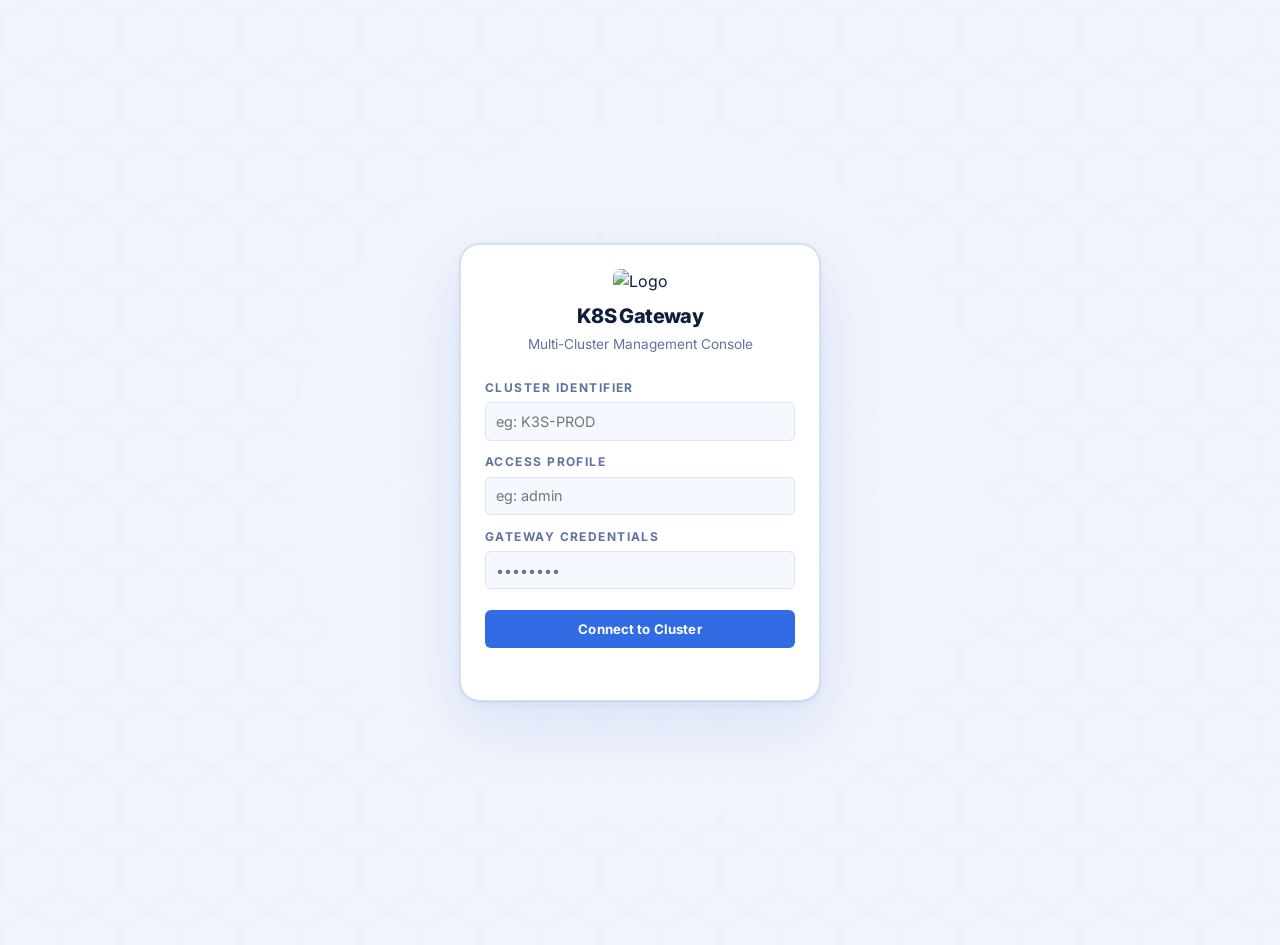
==== commit 77c3492f: "Refactor v1: Stable frontend" ====
--- a/frontend/index.html
+++ b/frontend/index.html
@@ -3,7 +3,7 @@
 <head>
     <meta charset="UTF-8">
     <meta name="viewport" content="width=device-width, initial-scale=1.0">
-    <title>K8s Gateway - Accesso</title>
+    <title>K8s Gate - Login</title>
     <link rel="icon" type="image/x-icon" href="favicon.ico">
     <link href="https://fonts.googleapis.com/css2?family=Inter:wght@400;500;600;700&display=swap" rel="stylesheet">
     <link rel="stylesheet" href="assets/css/style.css">
@@ -63,18 +63,18 @@
     <div class="login-card">
         <div class="auth-header">
             <img src="logo_dashboard.jfif" alt="Logo" class="auth-logo">
-            <h1>K8s Cloud Gateway</h1>
-            <p>Cluster Management Console</p>
+            <h1>K8S Gateway</h1>
+            <p>Multi-Cluster Management Console</p>
         </div>
         
         <form id="loginForm">
             <div class="form-group">
                 <label>Cluster Identifier</label>
-                <input type="text" id="clusterId" placeholder="es: TESI" required autocomplete="off">
+                <input type="text" id="clusterId" placeholder="eg: K3S-PROD" required autocomplete="off">
             </div>
             <div class="form-group">
                 <label>Access Profile</label>
-                <input type="text" id="profile" placeholder="es: admin" required autocomplete="off">
+                <input type="text" id="profile" placeholder="eg: admin" required autocomplete="off">
             </div>
             <div class="form-group">
                 <label>Gateway Credentials</label>
--- a/frontend/assets/css/style.css
+++ b/frontend/assets/css/style.css
@@ -371,19 +371,28 @@
     font-weight: 800;
     font-size: 13.5px;
     text-transform: uppercase;
-    letter-spacing: 0.20em;
-    display: flex;
-    align-items: center;
-    gap: 10px;
-    color: #ffffff;
-    -webkit-text-fill-color: unset;
-    background: none;
-    -webkit-background-clip: unset;
-    background-clip: unset;
+    letter-spacing: 0.18em; /* Leggermente ridotto per leggibilità */
+    display: flex;
+    align-items: center;
+    gap: 12px;
+    
+    /* Effetto Bi-Colore sul testo tramite Gradient */
+    background: linear-gradient(to right, #fffad1 115px, #ffffff 115px);
+    -webkit-background-clip: text;
+    background-clip: text;
+    -webkit-text-fill-color: transparent;
+    
+    /* Smoothing per i font */
+    -webkit-font-smoothing: antialiased;
 }
 
 .nav-brand i {
-    color: #7eb3ff;
+    /* L'icona riprende il giallo tenue del brand per coerenza */
+    color: #fffad1;
+    font-size: 1.1rem;
+    /* Rimuove l'effetto trasparente del gradient dall'icona */
+    -webkit-text-fill-color: #fffad1;
+    filter: drop-shadow(0 0 8px rgba(255, 250, 209, 0.2));
 }
 
 .nav-right-container {
@@ -631,6 +640,48 @@
     transform: translateY(0);
 }
 
+
+.refresh-btn {
+    display: inline-flex;
+    align-items: center;
+    gap: 8px;
+    padding: 8px 16px;
+    background: #ffffff;
+    color: #475569; /* Un grigio ardesia molto elegante */
+    border: 1px solid #e2e8f0;
+    border-radius: 12px;
+    font-size: 0.85rem;
+    font-weight: 600;
+    cursor: pointer;
+    transition: all 0.25s cubic-bezier(0.4, 0, 0.2, 1);
+    box-shadow: 0 1px 2px rgba(0, 0, 0, 0.05);
+}
+
+/* Effetto Hover */
+.refresh-btn:hover {
+    background: #f8fafc;
+    color: var(--accent); /* Usa il tuo giallo/oro per il testo al passaggio */
+    border-color: #cbd5e0;
+    box-shadow: 0 4px 12px rgba(0, 0, 0, 0.05);
+    transform: translateY(-1px);
+}
+
+/* Animazione dell'icona */
+.refresh-btn:hover i {
+    transform: rotate(180deg);
+}
+
+.refresh-btn i {
+    font-size: 0.9rem;
+    transition: transform 0.4s ease;
+    color: #94a3b8;
+}
+
+/* Feedback al click */
+.refresh-btn:active {
+    transform: translateY(0);
+    background: #f1f5f9;
+}
 .btn-logout {
     background: rgba(255,255,255,0.10);
     color: rgba(255,255,255,0.80);
@@ -651,87 +702,71 @@
     border-color: rgba(229,53,53,0.35);
 }
 
-/* TABLE ACTION BUTTONS */
-button[onclick*="scaleDeploy"] {
-    background: #eff6ff;
-    color: #2563eb;
-    border: 1px solid #bfdbfe;
-    border-radius: var(--radius-sm);
-    padding: 5px 10px;
+/* 1. BASE COMUNE PER TUTTI I BOTTONI AZIONE */
+.scale-btn, .restart-btn, .delete-btn,
+button[onclick*="scaleDeploy"],
+button[onclick*="restartDeploy"],
+button[onclick*="deleteResource"], /* Uniformato anche per deleteResource generico */
+button[onclick*="deleteDeploy"] {
+    display: inline-flex;
+    align-items: center;
+    justify-content: center;
+    gap: 6px;
+    padding: 6px 12px;
+    border-radius: 8px; /* Un po' più tondo per eleganza */
     font-size: 0.72rem;
     font-weight: 700;
     cursor: pointer;
     font-family: inherit;
-    transition: all 0.15s;
+    transition: all 0.2s cubic-bezier(0.4, 0, 0.2, 1);
     letter-spacing: 0.02em;
-}
-button[onclick*="scaleDeploy"]:hover { background: #2563eb; color: #fff; border-color: #2563eb; }
-
-button[onclick*="restartDeploy"] {
+    text-transform: uppercase; /* Rende il look più "interfaccia professionale" */
+    border: 1px solid transparent;
+}
+
+/* 2. SCALE (BLUE) */
+.scale-btn, button[onclick*="scaleDeploy"] {
+    background: #eff6ff;
+    color: #2563eb;
+    border-color: #bfdbfe;
+}
+.scale-btn:hover, button[onclick*="scaleDeploy"]:hover {
+    background: #2563eb;
+    color: #ffffff;
+    box-shadow: 0 4px 12px rgba(37, 99, 235, 0.2);
+}
+
+/* 3. RESTART (ORANGE) */
+.restart-btn, button[onclick*="restartDeploy"] {
     background: #fff7ed;
     color: #c2620a;
-    border: 1px solid #fed7aa;
-    border-radius: var(--radius-sm);
-    padding: 5px 10px;
-    font-size: 0.72rem;
-    font-weight: 700;
-    cursor: pointer;
-    font-family: inherit;
-    transition: all 0.15s;
-}
-button[onclick*="restartDeploy"]:hover { background: #ea7718; color: #fff; border-color: #ea7718; }
-
-button[onclick*="deleteDeploy"] {
+    border-color: #fed7aa;
+}
+.restart-btn:hover, button[onclick*="restartDeploy"]:hover {
+    background: #ea7718;
+    color: #ffffff;
+    box-shadow: 0 4px 12px rgba(234, 119, 24, 0.2);
+}
+
+/* 4. DELETE (RED) */
+.delete-btn, 
+button[onclick*="deleteDeploy"], 
+button[onclick*="deleteResource"] {
     background: #fef2f2;
     color: #c81e1e;
-    border: 1px solid #fecaca;
-    border-radius: var(--radius-sm);
-    padding: 5px 10px;
-    font-size: 0.72rem;
-    font-weight: 700;
-    cursor: pointer;
-    font-family: inherit;
-    transition: all 0.15s;
-}
-button[onclick*="deleteDeploy"]:hover { background: #e53535; color: #fff; border-color: #e53535; }
-
-.scale-btn {
-    background: #eff6ff;
-    color: #2563eb;
-    border: 1px solid #bfdbfe;
-    border-radius: var(--radius-sm);
-    padding: 5px 10px;
-    font-size: 0.72rem;
-    font-weight: 700;
-    cursor: pointer;
-    font-family: inherit;
-    transition: all 0.15s;
-}
-
-.restart-btn {
-    background: #fff7ed;
-    color: #c2620a;
-    border: 1px solid #fed7aa;
-    border-radius: var(--radius-sm);
-    padding: 5px 10px;
-    font-size: 0.72rem;
-    font-weight: 700;
-    cursor: pointer;
-    font-family: inherit;
-    transition: all 0.15s;
-}
-
-.delete-btn {
-    background: #fef2f2;
-    color: #c81e1e;
-    border: 1px solid #fecaca;
-    border-radius: var(--radius-sm);
-    padding: 5px 10px;
-    font-size: 0.72rem;
-    font-weight: 700;
-    cursor: pointer;
-    font-family: inherit;
-    transition: all 0.15s;
+    border-color: #fecaca;
+}
+.delete-btn:hover, 
+button[onclick*="deleteDeploy"]:hover,
+button[onclick*="deleteResource"]:hover {
+    background: #e53535;
+    color: #ffffff;
+    box-shadow: 0 4px 12px rgba(229, 53, 53, 0.2);
+}
+
+/* 5. EFFETTO ATTIVO (CLICK) */
+.scale-btn:active, .restart-btn:active, .delete-btn:active {
+    transform: scale(0.95);
 }
 
 /* ════════════════════════════════════════
@@ -1193,6 +1228,32 @@
     to { transform: translateY(0); opacity: 1; }
 }
 
+/* Toast Notification Style */
+.toast-restricted {
+    position: fixed;
+    bottom: 20px;
+    right: 20px;
+    background: #e74c3c;
+    color: white;
+    padding: 12px 24px;
+    border-radius: 8px;
+    display: flex;
+    align-items: center;
+    gap: 12px;
+    box-shadow: 0 4px 12px rgba(0,0,0,0.2);
+    z-index: 10000;
+    animation: slideInRight 0.3s ease, fadeOut 0.5s ease 2.5s forwards;
+}
+
+@keyframes slideInRight {
+    from { transform: translateX(100%); opacity: 0; }
+    to { transform: translateX(0); opacity: 1; }
+}
+
+@keyframes fadeOut {
+    to { opacity: 0; visibility: hidden; }
+}
+
 /* Impedisce alla tabella di uscire dallo sfondo */
 .data-table {
     width: 100%;
@@ -1255,4 +1316,202 @@
 .apply-box ul {
     margin: 0;
     padding-left: 20px;
+}
+
+/* Badge per le chiavi dei Secret */
+.key-badge-secret {
+    display: inline-block;
+    border: 1px solid #e2e8f0;
+    padding: 2px 8px;
+    border-radius: 6px;
+    margin: 2px;
+    font-size: 0.75rem;
+    background: #ffffff;
+    color: #64748b;
+}
+
+.key-badge-secret i {
+    font-size: 0.65rem;
+    margin-right: 6px;
+    color: #94a3b8;
+}
+
+/* Tag per il tipo di Secret */
+.type-tag {
+    background: #f8fafc;
+    padding: 2px 6px;
+    border-radius: 4px;
+    color: #475569;
+    border: 1px solid #f1f5f9;
+}
+
+/* Badge per le Keys (Grigio) */
+.key-badge {
+    background: #f1f5f9;
+    color: #475569;
+    padding: 2px 6px;
+    border-radius: 6px;
+    margin-right: 4px;
+    font-size: 0.75rem;
+    font-family: 'Inter', monospace;
+}
+
+.none-text {
+    color: var(--text-muted);
+    font-size: 0.8rem;
+    font-style: italic;
+}
+
+
+.clickable-row {
+    cursor: pointer;
+    transition: background 0.2s ease;
+}
+.clickable-row:hover {
+    background-color: rgba(255, 250, 209, 0.4) !important; /* Un giallino tenue per richiamare il tuo brand */
+}
+.resource-name {
+    color: var(--accent);
+}
+
+
+/* Animazione fluida e professionale */
+@keyframes slideUp {
+    from { opacity: 0; transform: scale(0.98) translateY(20px); }
+    to { opacity: 1; transform: scale(1) translateY(0); }
+}
+.animate-slide-up { animation: slideUp 0.4s cubic-bezier(0.16, 1, 0.3, 1); }
+
+.inspector-card {
+    background: #ffffff;
+    width: 620px;
+    max-width: 95%;
+    max-height: 85vh;
+    border-radius: 28px; /* Più tondo, più moderno */
+    box-shadow: 0 30px 60px -12px rgba(0, 0, 0, 0.25), 0 0 1px rgba(0,0,0,0.1);
+    display: flex;
+    flex-direction: column;
+    overflow: hidden;
+    border: none;
+}
+
+/* Header più elegante con sfumatura impercettibile */
+.inspector-header {
+    padding: 24px 32px;
+    background: linear-gradient(135deg, #fffad1 0%, #fff7b0 100%);
+    border-bottom: 1px solid rgba(181, 154, 0, 0.1);
+    display: flex;
+    justify-content: space-between;
+    align-items: center;
+}
+
+.header-title-group { display: flex; align-items: center; gap: 18px; }
+.icon-main { font-size: 2rem; color: #b59a00; filter: drop-shadow(0 2px 4px rgba(181, 154, 0, 0.2)); }
+.header-title-group h3 { margin: 0; color: #1a202c; font-size: 1.3rem; font-weight: 800; letter-spacing: -0.02em; }
+.header-title-group small { color: #744210; opacity: 0.6; font-weight: 600; font-size: 0.85rem; }
+
+.close-ins-btn {
+    background: rgba(255, 255, 255, 0.6);
+    border: 1px solid rgba(0,0,0,0.05);
+    width: 38px;
+    height: 38px;
+    border-radius: 12px;
+    display: flex;
+    align-items: center;
+    justify-content: center;
+    cursor: pointer;
+    color: #4a5568;
+    transition: all 0.25s cubic-bezier(0.4, 0, 0.2, 1);
+}
+.close-ins-btn:hover { background: #dfdfdf; color: white; border-color: #dfdfdf; transform: rotate(90deg); }
+
+.inspector-body { 
+    padding: 32px; 
+    overflow-y: auto; 
+    scrollbar-width: thin;
+    scrollbar-color: #cbd5e0 transparent;
+}
+
+.ins-section { margin-bottom: 32px; }
+.ins-section h4 {
+    color: #718096; /* Colore più neutro per non urlare */
+    font-size: 0.75rem;
+    text-transform: uppercase;
+    letter-spacing: 0.15em;
+    margin-bottom: 16px;
+    display: flex;
+    align-items: center;
+    gap: 12px;
+    font-weight: 700;
+}
+.ins-section h4 i { color: #b59a00; opacity: 0.8; }
+
+/* Griglia Info: pulita, senza bordi pesanti */
+.ins-grid {
+    display: grid;
+    grid-template-columns: repeat(2, 1fr);
+    gap: 20px;
+    background: #f8fafc;
+    padding: 20px;
+    border-radius: 20px;
+    border: 1px solid #f1f5f9;
+}
+.grid-item { font-size: 0.9rem; color: #4a5568; display: flex; flex-direction: column; gap: 4px; }
+.grid-item strong { color: #94a3b8; font-size: 0.7rem; text-transform: uppercase; letter-spacing: 0.05em; }
+.grid-item code { color: var(--accent); font-weight: 600; background: transparent; padding: 0; }
+
+/* Container Card: stile "Apple-like" */
+.container-subcard {
+    background: #ffffff;
+    border: 1px solid #f1f5f9;
+    border-radius: 18px;
+    margin-bottom: 12px;
+    padding: 16px 20px;
+    transition: transform 0.2s;
+    box-shadow: 0 4px 6px -1px rgba(0, 0, 0, 0.05);
+}
+.container-subcard:hover { transform: translateY(-2px); box-shadow: 0 10px 15px -3px rgba(0, 0, 0, 0.1); }
+
+.subcard-header { display: flex; justify-content: space-between; align-items: center; margin-bottom: 10px; }
+.cont-name { font-weight: 700; color: #1a202c; font-size: 0.95rem; }
+
+.img-line { margin: 0; font-size: 0.85rem; }
+.img-line code { 
+    background: #f1f5f9; 
+    padding: 3px 8px; 
+    border-radius: 8px; 
+    color: #475569; 
+    font-size: 0.8rem; 
+    border: 1px solid #e2e8f0;
+}
+.restart-line { font-size: 0.75rem; color: #94a3b8; margin: 8px 0 0; font-weight: 500; }
+
+/* Annotations: look minimalista */
+.annotations-wrapper {
+    background: #f8fafc;
+    padding: 16px;
+    border-radius: 18px;
+    max-height: 180px;
+    overflow-y: auto;
+    border: 1px solid #f1f5f9;
+}
+.annotation-item { 
+    font-size: 0.8rem; 
+    padding: 6px 0;
+    border-bottom: 1px solid #edf2f7; 
+    display: flex;
+    flex-direction: column;
+    gap: 2px;
+}
+.annotation-item:last-child { border-bottom: none; }
+.ann-key { font-weight: 700; color: #718096; font-size: 0.7rem; }
+.ann-val { color: #4a5568; line-height: 1.5; }
+
+.none-text { font-style: italic; color: #cbd5e0; font-size: 0.85rem; }
+
+/* Labels UI compatta */
+.labels-wrapper {
+    display: flex;
+    flex-wrap: wrap;
+    gap: 8px;
 }
